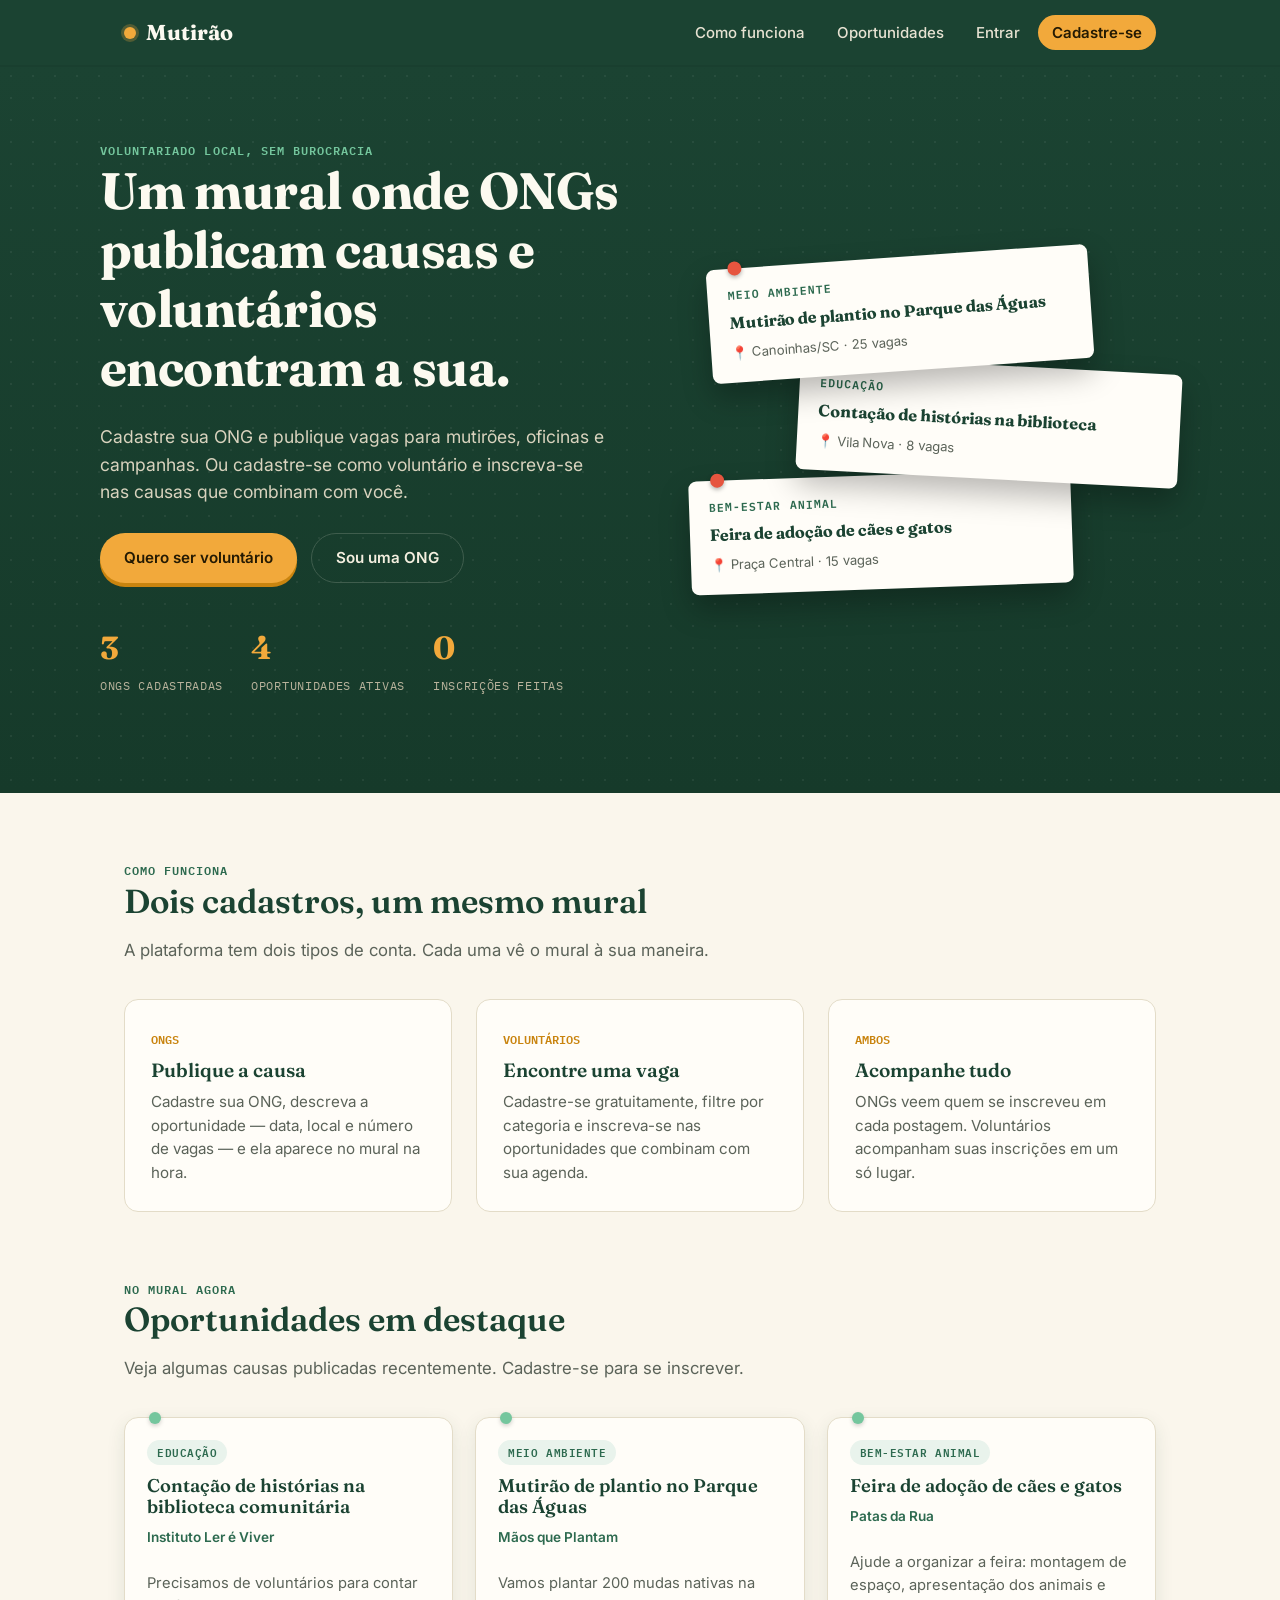
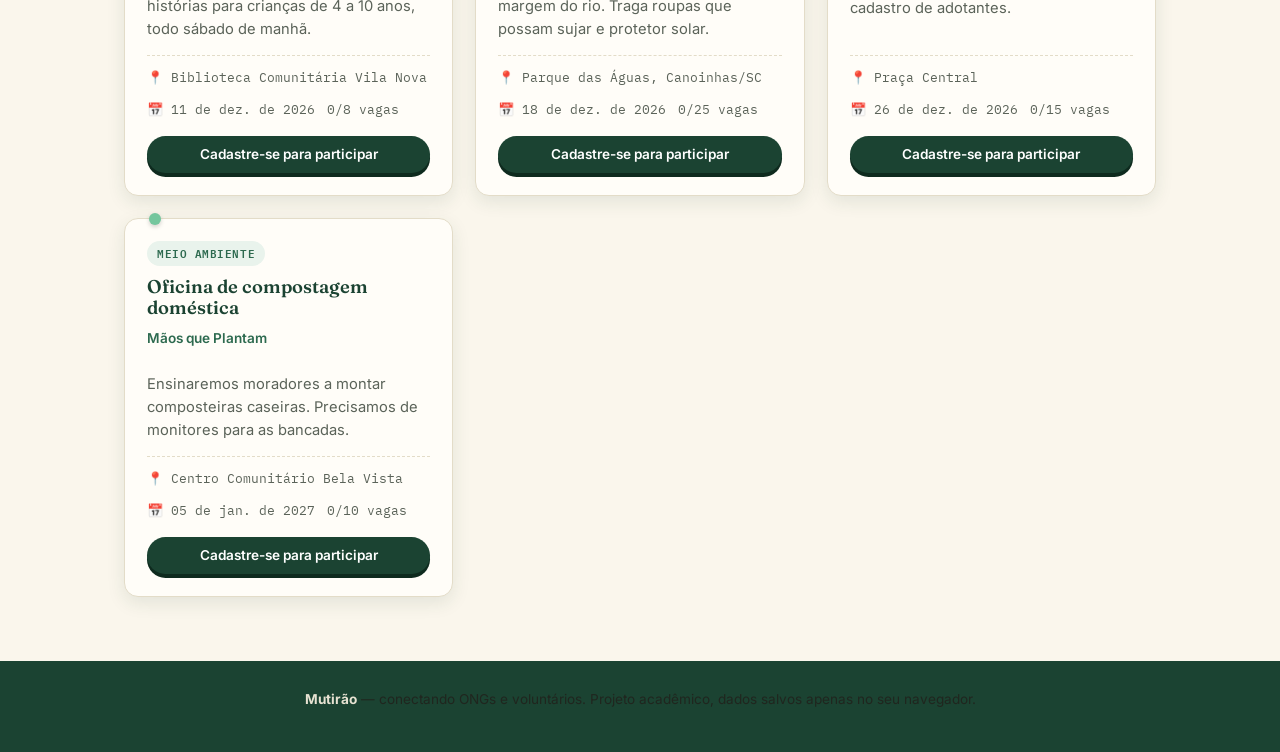
==== index.html @ 99c9ed43 "att" ====
<!DOCTYPE html>
<html lang="pt-BR">
<head>
  <meta charset="UTF-8" />
  <meta name="viewport" content="width=device-width, initial-scale=1.0" />
  <title>Mutirão — Conecte ONGs e voluntários</title>
  <link rel="stylesheet" href="css/style.css" />
</head>
<body>

  <header class="topo">
    <nav class="nav">
      <a href="index.html" class="marca"><span class="marca__pin"></span> Mutirão</a>
      <ul class="nav__links">
        <li><a class="nav__link" href="#como-funciona">Como funciona</a></li>
        <li><a class="nav__link" href="#oportunidades">Oportunidades</a></li>
        <li><a class="nav__link" href="login.html" data-nav="login.html">Entrar</a></li>
        <li><a class="nav__link nav__link--destaque" href="cadastro.html" data-nav="cadastro.html">Cadastre-se</a></li>
      </ul>
    </nav>
  </header>

  <section class="hero">
    <div class="hero__grade">
      <div>
        <span class="rotulo hero__ola">Voluntariado local, sem burocracia</span>
        <h1>Um mural onde ONGs publicam causas e voluntários encontram a sua.</h1>
        <p class="hero__texto">Cadastre sua ONG e publique vagas para mutirões, oficinas e campanhas. Ou cadastre-se como voluntário e inscreva-se nas causas que combinam com você.</p>
        <div class="hero__cta">
          <a class="btn btn--primario" href="cadastro.html">Quero ser voluntário</a>
          <a class="btn btn--fantasma" style="border-color:#3f5d4d;color:#F4EFDF" href="cadastro.html">Sou uma ONG</a>
        </div>
        <div class="hero__stats">
          <div>
            <span class="hero__stat-numero" id="stat-ongs">–</span>
            <span class="hero__stat-legenda">ONGs cadastradas</span>
          </div>
          <div>
            <span class="hero__stat-numero" id="stat-postagens">–</span>
            <span class="hero__stat-legenda">oportunidades ativas</span>
          </div>
          <div>
            <span class="hero__stat-numero" id="stat-inscricoes">–</span>
            <span class="hero__stat-legenda">inscrições feitas</span>
          </div>
        </div>
      </div>

      <div class="mural" aria-hidden="true">
        <div class="mural__cartao mural__cartao--1">
          <span class="rotulo">Meio Ambiente</span>
          <strong>Mutirão de plantio no Parque das Águas</strong>
          <span class="local">📍 Canoinhas/SC · 25 vagas</span>
        </div>
        <div class="mural__cartao mural__cartao--2">
          <span class="rotulo">Educação</span>
          <strong>Contação de histórias na biblioteca</strong>
          <span class="local">📍 Vila Nova · 8 vagas</span>
        </div>
        <div class="mural__cartao mural__cartao--3">
          <span class="rotulo">Bem-estar Animal</span>
          <strong>Feira de adoção de cães e gatos</strong>
          <span class="local">📍 Praça Central · 15 vagas</span>
        </div>
      </div>
    </div>
  </section>

  <section class="secao" id="como-funciona">
    <div class="container">
      <div class="secao__cabecalho">
        <span class="rotulo">Como funciona</span>
        <h2>Dois cadastros, um mesmo mural</h2>
        <p>A plataforma tem dois tipos de conta. Cada uma vê o mural à sua maneira.</p>
      </div>
      <div class="como-funciona">
        <div class="passo">
          <span class="passo__rotulo">ONGS</span>
          <h3>Publique a causa</h3>
          <p>Cadastre sua ONG, descreva a oportunidade — data, local e número de vagas — e ela aparece no mural na hora.</p>
        </div>
        <div class="passo">
          <span class="passo__rotulo">VOLUNTÁRIOS</span>
          <h3>Encontre uma vaga</h3>
          <p>Cadastre-se gratuitamente, filtre por categoria e inscreva-se nas oportunidades que combinam com sua agenda.</p>
        </div>
        <div class="passo">
          <span class="passo__rotulo">AMBOS</span>
          <h3>Acompanhe tudo</h3>
          <p>ONGs veem quem se inscreveu em cada postagem. Voluntários acompanham suas inscrições em um só lugar.</p>
        </div>
      </div>
    </div>
  </section>

  <section class="secao" id="oportunidades" style="padding-top:0">
    <div class="container">
      <div class="secao__cabecalho">
        <span class="rotulo">No mural agora</span>
        <h2>Oportunidades em destaque</h2>
        <p>Veja algumas causas publicadas recentemente. Cadastre-se para se inscrever.</p>
      </div>
      <div class="grade-postagens" id="grade-destaque"></div>
    </div>
  </section>

  <footer class="rodape">
    <p><strong>Mutirão</strong> — conectando ONGs e voluntários. Projeto acadêmico, dados salvos apenas no seu navegador.</p>
  </footer>

  <script src="js/storage.js"></script>
  <script src="js/ui.js"></script>
  <script>
    function iniciar() {
      const ongs = DB.getOngs();
      const postagens = DB.getPostagens();
      const inscricoes = DB.getInscricoes();

      document.getElementById('stat-ongs').textContent = ongs.length;
      document.getElementById('stat-postagens').textContent = postagens.length;
      document.getElementById('stat-inscricoes').textContent = inscricoes.length;

      const destaque = [...postagens]
        .sort((a, b) => new Date(a.data) - new Date(b.data))
        .slice(0, 6);

      const grade = document.getElementById('grade-destaque');

      if (destaque.length === 0) {
        grade.innerHTML = '<div class="estado-vazio"><strong>O mural está vazio</strong>Nenhuma ONG publicou uma oportunidade ainda.</div>';
        return;
      }

      grade.innerHTML = destaque.map(p => {
        const ong = DB.encontrarOngPorId(p.ongId);
        const ocupadas = DB.vagasOcupadas(p.id);
        const cheias = ocupadas >= p.vagas;
        return `
          <article class="cartao-postagem">
            ${imagemPostagemHTML(p)}
            <div class="cartao-postagem__topo">
              <span class="badge">${escapeHTML(p.categoria)}</span>
              ${cheias ? '<span class="badge badge--coral">Lotado</span>' : ''}
            </div>
            <h3>${escapeHTML(p.titulo)}</h3>
            <p class="cartao-postagem__ong">${ong ? escapeHTML(ong.nome) : 'ONG'}</p>
            <p class="cartao-postagem__desc">${escapeHTML(p.descricao)}</p>
            <div class="cartao-postagem__meta">
              <span>📍 ${escapeHTML(p.local)}</span>
              <span>📅 ${formatarData(p.data)}</span>
              <span>${ocupadas}/${p.vagas} vagas</span>
            </div>
            <div class="cartao-postagem__acoes">
              <a href="cadastro.html" class="btn btn--verde btn--pequeno btn--bloco">Cadastre-se para participar</a>
            </div>
          </article>
        `;
      }).join('');
    }
    document.addEventListener('DOMContentLoaded', iniciar);
  </script>
</body>
</html>
---- css/style.css ----
/* ==========================================================================
   Mutirão — folha de estilos
   Paleta inspirada em mural comunitário: verde-mata, sol e papel.
   ========================================================================== */

@import url('https://fonts.googleapis.com/css2?family=Fraunces:opsz,wght@9..144,500;9..144,600;9..144,700&family=Inter:wght@400;500;600;700&family=IBM+Plex+Mono:wght@500;600&display=swap');

:root {
  /* Cores */
  --verde-mata: #1B4332;
  --verde-mata-escuro: #12302235;
  --verde-musgo: #2D6A4F;
  --verde-brota: #74C69D;
  --amarelo-sol: #F2A93B;
  --amarelo-sol-escuro: #C9840F;
  --coral: #E6553F;
  --papel: #FAF6EC;
  --papel-cartao: #FFFDF8;
  --tinta: #20261F;
  --tinta-suave: #5B6359;
  --linha: #E3DCC8;
  --sombra: 0 6px 18px rgba(27, 67, 50, 0.10);

  /* Tipografia */
  --fonte-display: 'Fraunces', Georgia, serif;
  --fonte-corpo: 'Inter', -apple-system, BlinkMacSystemFont, 'Segoe UI', sans-serif;
  --fonte-mono: 'IBM Plex Mono', 'Courier New', monospace;

  --raio: 14px;
  --raio-pequeno: 8px;
}

* { box-sizing: border-box; }

html { scroll-behavior: smooth; }

body {
  margin: 0;
  font-family: var(--fonte-corpo);
  background: var(--papel);
  color: var(--tinta);
  line-height: 1.55;
  -webkit-font-smoothing: antialiased;
}

img { max-width: 100%; display: block; }

a { color: var(--verde-musgo); text-decoration: none; }
a:hover { text-decoration: underline; }

h1, h2, h3, h4 {
  font-family: var(--fonte-display);
  color: var(--verde-mata);
  line-height: 1.15;
  margin: 0 0 0.5em;
  font-weight: 600;
}

h1 { font-size: clamp(2.1rem, 4vw, 3.4rem); font-weight: 700; letter-spacing: -0.01em; }
h2 { font-size: clamp(1.5rem, 2.6vw, 2.1rem); }
h3 { font-size: 1.2rem; }

p { margin: 0 0 1em; color: var(--tinta); }

.container {
  width: 100%;
  max-width: 1080px;
  margin: 0 auto;
  padding: 0 24px;
}

.rotulo {
  font-family: var(--fonte-mono);
  font-size: 0.72rem;
  letter-spacing: 0.09em;
  text-transform: uppercase;
  color: var(--verde-musgo);
  font-weight: 600;
}

:focus-visible {
  outline: 3px solid var(--amarelo-sol);
  outline-offset: 2px;
}

@media (prefers-reduced-motion: reduce) {
  * { animation-duration: 0.001ms !important; transition-duration: 0.001ms !important; }
  html { scroll-behavior: auto; }
}

/* ==========================================================================
   Cabeçalho / navegação
   ========================================================================== */

.topo {
  background: var(--verde-mata);
  color: #F4EFDF;
  position: sticky;
  top: 0;
  z-index: 40;
  box-shadow: 0 2px 0 rgba(0,0,0,0.06);
}

.nav {
  display: flex;
  align-items: center;
  justify-content: space-between;
  padding: 16px 24px;
  max-width: 1080px;
  margin: 0 auto;
  gap: 16px;
}

.marca {
  display: flex;
  align-items: center;
  gap: 10px;
  font-family: var(--fonte-display);
  font-size: 1.35rem;
  font-weight: 700;
  color: #FCF9F0;
}

.marca:hover { text-decoration: none; }

.marca__pin {
  width: 12px;
  height: 12px;
  border-radius: 50%;
  background: var(--amarelo-sol);
  box-shadow: 0 0 0 3px rgba(242, 169, 59, 0.25);
  flex-shrink: 0;
}

.nav__links {
  display: flex;
  align-items: center;
  gap: 4px;
  list-style: none;
  margin: 0;
  padding: 0;
  flex-wrap: wrap;
}

.nav__link {
  color: #E7E2D2;
  font-weight: 500;
  font-size: 0.94rem;
  padding: 8px 14px;
  border-radius: 999px;
  transition: background 0.15s ease, color 0.15s ease;
}

.nav__link:hover { background: rgba(255,255,255,0.10); text-decoration: none; color: #fff; }

.nav__link--ativo { background: rgba(255,255,255,0.14); color: #fff; }

.nav__link--destaque {
  background: var(--amarelo-sol);
  color: #241a03;
  font-weight: 600;
}
.nav__link--destaque:hover { background: var(--amarelo-sol-escuro); color: #241a03; }

.nav__usuario {
  display: flex;
  align-items: center;
  gap: 12px;
}

.nav__nome {
  font-size: 0.88rem;
  color: #E7E2D2;
}

.nav__toggle {
  display: none;
}

/* ==========================================================================
   Botões
   ========================================================================== */

.btn {
  font-family: var(--fonte-corpo);
  font-weight: 600;
  font-size: 0.95rem;
  border: none;
  border-radius: 999px;
  padding: 12px 24px;
  cursor: pointer;
  display: inline-flex;
  align-items: center;
  justify-content: center;
  gap: 8px;
  transition: transform 0.12s ease, box-shadow 0.12s ease, background 0.15s ease;
  text-decoration: none;
}
.btn:hover { text-decoration: none; }
.btn:active { transform: translateY(1px); }

.btn--primario {
  background: var(--amarelo-sol);
  color: #241a03;
  box-shadow: 0 4px 0 var(--amarelo-sol-escuro);
}
.btn--primario:hover { background: #f5b654; }
.btn--primario:active { box-shadow: 0 2px 0 var(--amarelo-sol-escuro); }

.btn--verde {
  background: var(--verde-mata);
  color: #fff;
  box-shadow: 0 4px 0 #0e2a1e;
}
.btn--verde:hover { background: var(--verde-musgo); }
.btn--verde:active { box-shadow: 0 2px 0 #0e2a1e; }

.btn--fantasma {
  background: transparent;
  color: var(--verde-mata);
  border: 1.5px solid var(--linha);
}
.btn--fantasma:hover { border-color: var(--verde-musgo); background: #F2EEE0; }

.btn--perigo {
  background: transparent;
  color: var(--coral);
  border: 1.5px solid #f0c7c0;
}
.btn--perigo:hover { background: #FBEDEA; border-color: var(--coral); }

.btn--pequeno { padding: 8px 16px; font-size: 0.85rem; }
.btn--bloco { width: 100%; }
.btn:disabled { opacity: 0.55; cursor: not-allowed; box-shadow: none; transform: none; }

/* ==========================================================================
   Hero (landing)
   ========================================================================== */

.hero {
  background:
    radial-gradient(rgba(255,255,255,0.06) 1.5px, transparent 1.5px),
    linear-gradient(180deg, var(--verde-mata) 0%, #163a2a 100%);
  background-size: 22px 22px, auto;
  color: #F6F2E4;
  padding: 72px 24px 96px;
}

.hero__grade {
  max-width: 1080px;
  margin: 0 auto;
  display: grid;
  grid-template-columns: 1.05fr 0.95fr;
  gap: 48px;
  align-items: center;
}

.hero__ola { color: var(--verde-brota); }

.hero h1 { color: #FCFAF0; }

.hero__texto {
  font-size: 1.1rem;
  color: #D9D3BE;
  max-width: 46ch;
}

.hero__cta { display: flex; gap: 14px; margin-top: 28px; flex-wrap: wrap; }

.hero__stats {
  display: flex;
  gap: 28px;
  margin-top: 40px;
  flex-wrap: wrap;
}
.hero__stat-numero {
  font-family: var(--fonte-display);
  font-size: 2rem;
  color: var(--amarelo-sol);
  font-weight: 700;
  display: block;
}
.hero__stat-legenda {
  font-family: var(--fonte-mono);
  font-size: 0.72rem;
  letter-spacing: 0.06em;
  text-transform: uppercase;
  color: #B9B39C;
}

/* Mural: pilha de cartões inclinados no hero */
.mural {
  position: relative;
  min-height: 320px;
}

.mural__cartao {
  position: absolute;
  width: 78%;
  background: var(--papel-cartao);
  border-radius: var(--raio-pequeno);
  padding: 18px 20px;
  box-shadow: 0 14px 30px rgba(0,0,0,0.28);
  color: var(--tinta);
}

.mural__cartao::before {
  content: '';
  position: absolute;
  top: -7px;
  left: 22px;
  width: 14px;
  height: 14px;
  border-radius: 50%;
  background: var(--coral);
  box-shadow: 0 2px 4px rgba(0,0,0,0.3);
}

.mural__cartao--1 { top: 0; left: 4%; transform: rotate(-4deg); z-index: 3; }
.mural__cartao--2 { top: 108px; left: 22%; transform: rotate(3deg); z-index: 2; }
.mural__cartao--3 { top: 218px; left: 0%; transform: rotate(-2deg); z-index: 1; }

.mural__cartao .rotulo { display: block; margin-bottom: 6px; }
.mural__cartao strong { font-family: var(--fonte-display); font-size: 1.02rem; color: var(--verde-mata); display: block; margin-bottom: 4px; }
.mural__cartao span.local { font-size: 0.82rem; color: var(--tinta-suave); }

/* ==========================================================================
   Seções gerais
   ========================================================================== */

.secao { padding: 64px 24px; }
.secao--estreita { max-width: 720px; margin: 0 auto; }

.secao__cabecalho { max-width: 640px; margin-bottom: 36px; }
.secao__cabecalho p { color: var(--tinta-suave); font-size: 1.05rem; }

.como-funciona {
  display: grid;
  grid-template-columns: repeat(3, 1fr);
  gap: 24px;
  max-width: 1080px;
  margin: 0 auto;
}

.passo {
  background: var(--papel-cartao);
  border: 1px solid var(--linha);
  border-radius: var(--raio);
  padding: 26px;
}

.passo__rotulo {
  font-family: var(--fonte-mono);
  font-size: 0.75rem;
  color: var(--amarelo-sol-escuro);
  font-weight: 600;
}

.passo h3 { margin-top: 8px; }
.passo p { color: var(--tinta-suave); margin-bottom: 0; font-size: 0.95rem; }

/* ==========================================================================
   Cartões de postagem (mesmo motivo do mural, em versão discreta)
   ========================================================================== */

.grade-postagens {
  display: grid;
  grid-template-columns: repeat(auto-fill, minmax(280px, 1fr));
  gap: 22px;
}

.cartao-postagem {
  background: var(--papel-cartao);
  border: 1px solid var(--linha);
  border-radius: var(--raio);
  padding: 22px;
  position: relative;
  box-shadow: var(--sombra);
  display: flex;
  flex-direction: column;
  gap: 10px;
}

.cartao-postagem::before {
  content: '';
  position: absolute;
  top: -6px;
  left: 24px;
  width: 12px;
  height: 12px;
  border-radius: 50%;
  background: var(--verde-brota);
  box-shadow: 0 2px 4px rgba(0,0,0,0.18);
}

.cartao-postagem__topo {
  display: flex;
  justify-content: space-between;
  align-items: flex-start;
  gap: 10px;
}

.badge {
  font-family: var(--fonte-mono);
  font-size: 0.68rem;
  letter-spacing: 0.05em;
  text-transform: uppercase;
  font-weight: 600;
  padding: 4px 10px;
  border-radius: 999px;
  background: #E9F3EC;
  color: var(--verde-musgo);
  white-space: nowrap;
}

.badge--sol { background: #FCEACA; color: var(--amarelo-sol-escuro); }
.badge--coral { background: #FBE4E0; color: var(--coral); }
.badge--cinza { background: #EFEBDD; color: var(--tinta-suave); }

.cartao-postagem h3 { margin: 0; font-size: 1.15rem; }

.cartao-postagem__ong {
  font-size: 0.85rem;
  color: var(--verde-musgo);
  font-weight: 600;
}

.cartao-postagem__desc {
  color: var(--tinta-suave);
  font-size: 0.92rem;
  margin: 0;
  flex-grow: 1;
}

.cartao-postagem__meta {
  display: flex;
  flex-wrap: wrap;
  gap: 12px;
  font-size: 0.82rem;
  color: var(--tinta-suave);
  font-family: var(--fonte-mono);
  border-top: 1px dashed var(--linha);
  padding-top: 12px;
  margin-top: 4px;
}

.cartao-postagem__acoes {
  display: flex;
  gap: 10px;
  margin-top: 6px;
  flex-wrap: wrap;
}

.vagas-barra {
  height: 6px;
  border-radius: 999px;
  background: #EAE5D3;
  overflow: hidden;
}
.vagas-barra__preenchida {
  height: 100%;
  background: var(--verde-brota);
  border-radius: 999px;
}
.vagas-barra__preenchida--cheia { background: var(--coral); }

/* ==========================================================================
   Formulários
   ========================================================================== */

.cartao-form {
  background: var(--papel-cartao);
  border: 1px solid var(--linha);
  border-radius: var(--raio);
  padding: 36px;
  box-shadow: var(--sombra);
}

.campo { margin-bottom: 18px; }

.campo label {
  display: block;
  font-weight: 600;
  font-size: 0.88rem;
  margin-bottom: 6px;
  color: var(--verde-mata);
}

.campo__dica { font-size: 0.78rem; color: var(--tinta-suave); margin-top: 4px; }
.campo__erro { font-size: 0.8rem; color: var(--coral); margin-top: 4px; display: none; font-weight: 500; }
.campo--invalido input,
.campo--invalido select,
.campo--invalido textarea { border-color: var(--coral) !important; background: #FDF3F1; }
.campo--invalido .campo__erro { display: block; }

input[type="text"],
input[type="email"],
input[type="password"],
input[type="tel"],
input[type="date"],
input[type="number"],
select,
textarea {
  width: 100%;
  font-family: var(--fonte-corpo);
  font-size: 0.96rem;
  padding: 12px 14px;
  border: 1.5px solid var(--linha);
  border-radius: var(--raio-pequeno);
  background: #fff;
  color: var(--tinta);
  transition: border-color 0.15s ease;
}

textarea { resize: vertical; min-height: 96px; }

input:focus, select:focus, textarea:focus {
  border-color: var(--verde-musgo);
  outline: none;
}

.campo-linha { display: grid; grid-template-columns: 1fr 1fr; gap: 16px; }

.form__rodape {
  display: flex;
  align-items: center;
  justify-content: space-between;
  gap: 16px;
  margin-top: 26px;
  flex-wrap: wrap;
}

.form__link-alt { font-size: 0.9rem; color: var(--tinta-suave); }

/* Abas de escolha (ONG / Voluntário) */
.abas {
  display: flex;
  gap: 8px;
  background: #F0EBDA;
  padding: 6px;
  border-radius: 999px;
  margin-bottom: 28px;
}
.abas__botao {
  flex: 1;
  border: none;
  background: transparent;
  padding: 11px 16px;
  border-radius: 999px;
  font-weight: 600;
  font-size: 0.9rem;
  color: var(--tinta-suave);
  cursor: pointer;
  font-family: var(--fonte-corpo);
}
.abas__botao--ativa { background: var(--verde-mata); color: #fff; }

.aba-conteudo { display: none; }
.aba-conteudo--ativa { display: block; }

.pagina-auth {
  min-height: calc(100vh - 68px);
  display: flex;
  align-items: center;
  padding: 56px 24px;
  background:
    radial-gradient(circle at 12% 8%, #EFE9D6 0%, transparent 45%),
    var(--papel);
}
.pagina-auth__grade {
  max-width: 460px;
  margin: 0 auto;
  width: 100%;
}
.pagina-auth__cabecalho { text-align: center; margin-bottom: 28px; }
.pagina-auth__cabecalho p { color: var(--tinta-suave); }

/* ==========================================================================
   Painel (dashboards)
   ========================================================================== */

.painel-cabecalho {
  background: var(--verde-mata);
  color: #F4EFDF;
  padding: 40px 24px 28px;
}
.painel-cabecalho .rotulo { color: var(--verde-brota); }
.painel-cabecalho h1 { color: #fff; margin-bottom: 4px; }
.painel-cabecalho p { color: #CFC9B4; margin: 0; }

.painel-abas {
  display: flex;
  gap: 6px;
  border-bottom: 1px solid var(--linha);
  margin-bottom: 32px;
  overflow-x: auto;
}
.painel-abas__botao {
  border: none;
  background: transparent;
  font-family: var(--fonte-corpo);
  font-weight: 600;
  font-size: 0.92rem;
  color: var(--tinta-suave);
  padding: 12px 18px;
  cursor: pointer;
  border-bottom: 3px solid transparent;
  white-space: nowrap;
}
.painel-abas__botao:hover { color: var(--verde-mata); }
.painel-abas__botao--ativa { color: var(--verde-mata); border-bottom-color: var(--amarelo-sol); }

.painel-secao { display: none; }
.painel-secao--ativa { display: block; }

.painel-linha-topo {
  display: flex;
  justify-content: space-between;
  align-items: center;
  gap: 16px;
  margin-bottom: 22px;
  flex-wrap: wrap;
}

.estado-vazio {
  text-align: center;
  padding: 56px 24px;
  border: 1.5px dashed var(--linha);
  border-radius: var(--raio);
  color: var(--tinta-suave);
}
.estado-vazio strong { display: block; color: var(--verde-mata); font-family: var(--fonte-display); font-size: 1.2rem; margin-bottom: 6px; }

/* Lista de inscritos */
.lista-inscritos { list-style: none; margin: 0; padding: 0; display: flex; flex-direction: column; gap: 10px; }
.lista-inscritos li {
  display: flex;
  justify-content: space-between;
  align-items: center;
  gap: 12px;
  padding: 12px 16px;
  background: #F5F2E6;
  border-radius: var(--raio-pequeno);
  flex-wrap: wrap;
}
.lista-inscritos .nome { font-weight: 600; color: var(--verde-mata); }
.lista-inscritos .contato { font-size: 0.82rem; color: var(--tinta-suave); font-family: var(--fonte-mono); }

/* Filtros de busca */
.filtros {
  display: flex;
  gap: 12px;
  margin-bottom: 24px;
  flex-wrap: wrap;
}
.filtros input, .filtros select { max-width: 260px; }

/* ==========================================================================
   Modal
   ========================================================================== */

.modal-fundo {
  position: fixed;
  inset: 0;
  background: rgba(18, 26, 20, 0.55);
  display: none;
  align-items: center;
  justify-content: center;
  padding: 24px;
  z-index: 100;
}
.modal-fundo--visivel { display: flex; }

.modal {
  background: var(--papel-cartao);
  border-radius: var(--raio);
  padding: 30px;
  max-width: 480px;
  width: 100%;
  max-height: 85vh;
  overflow-y: auto;
  box-shadow: 0 24px 60px rgba(0,0,0,0.3);
}
.modal__cabecalho { display: flex; justify-content: space-between; align-items: flex-start; margin-bottom: 6px; }
.modal__fechar { background: none; border: none; font-size: 1.4rem; cursor: pointer; color: var(--tinta-suave); line-height: 1; padding: 4px; }

/* ==========================================================================
   Toast
   ========================================================================== */

#toast-area {
  position: fixed;
  bottom: 22px;
  right: 22px;
  display: flex;
  flex-direction: column;
  gap: 10px;
  z-index: 200;
}
.toast {
  background: var(--verde-mata);
  color: #fff;
  padding: 13px 20px;
  border-radius: var(--raio-pequeno);
  font-size: 0.9rem;
  font-weight: 500;
  box-shadow: 0 10px 24px rgba(0,0,0,0.25);
  opacity: 0;
  transform: translateY(8px);
  transition: opacity 0.25s ease, transform 0.25s ease;
  max-width: 320px;
}
.toast--erro { background: var(--coral); }
.toast--visivel { opacity: 1; transform: translateY(0); }

/* ==========================================================================
   Rodapé
   ========================================================================== */

.rodape {
  background: var(--verde-mata);
  color: #B9B39C;
  padding: 28px 24px;
  text-align: center;
  font-size: 0.85rem;
}
.rodape strong { color: #E7E2D2; }

/* ==========================================================================
   Responsivo
   ========================================================================== */

@media (max-width: 860px) {
  .hero__grade { grid-template-columns: 1fr; }
  .mural { min-height: 260px; margin-top: 12px; }
  .como-funciona { grid-template-columns: 1fr; }
  .campo-linha { grid-template-columns: 1fr; }
}

@media (max-width: 640px) {
  .nav { flex-wrap: wrap; }
  .nav__links { width: 100%; justify-content: flex-start; gap: 2px; }
  .cartao-form { padding: 24px; }
  .painel-linha-topo { align-items: stretch; }
  .painel-linha-topo .btn { width: 100%; }
}


/* ---------- Imagem da postagem ---------- */
.cartao-postagem__imagem {
  display: block;
  width: calc(100% + 44px);
  height: 160px;
  margin: -22px -22px 6px;
  object-fit: cover;
  border-radius: var(--raio) var(--raio) 0 0;
}

.previa-imagem {
  margin-top: 10px;
  display: flex;
  flex-direction: column;
  align-items: flex-start;
  gap: 10px;
}

.previa-imagem img {
  max-width: 100%;
  max-height: 220px;
  border-radius: var(--raio);
  border: 1px solid var(--linha);
  object-fit: cover;
}

.previa-imagem[hidden] { display: none; }
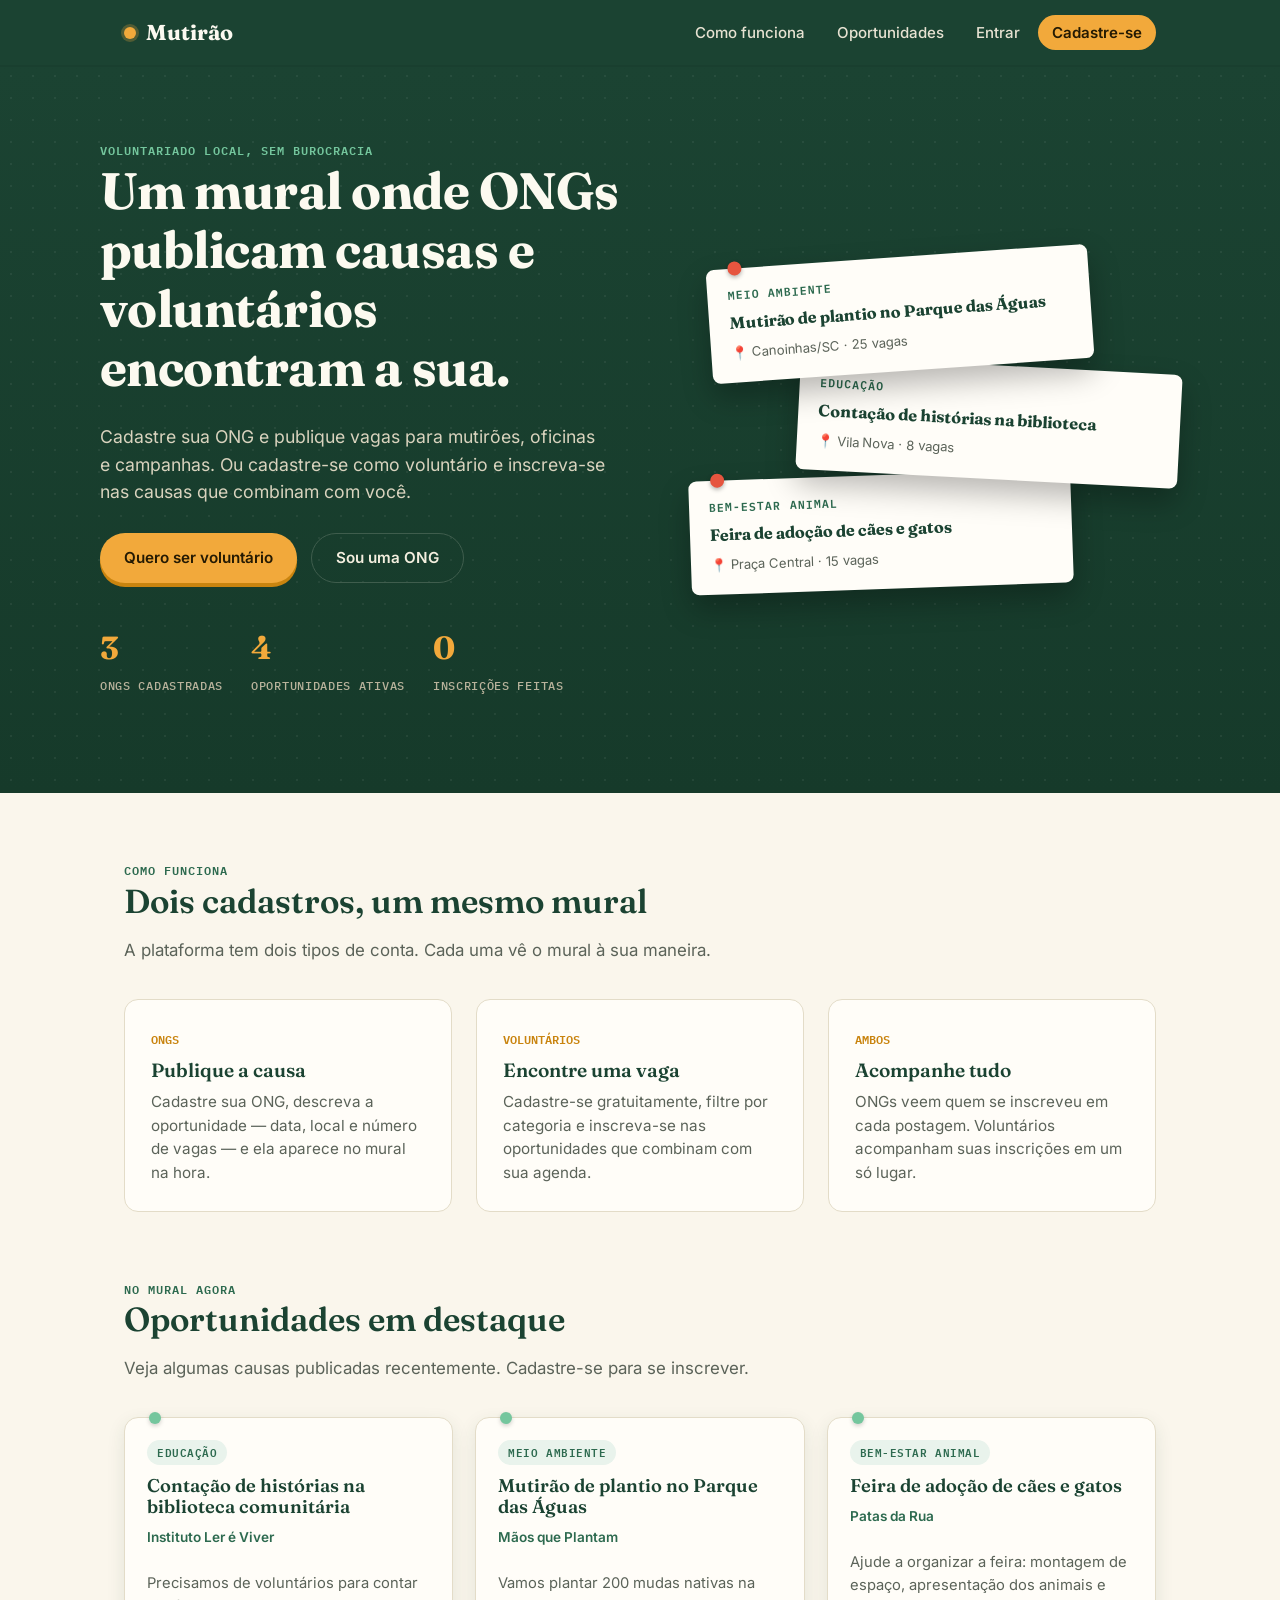
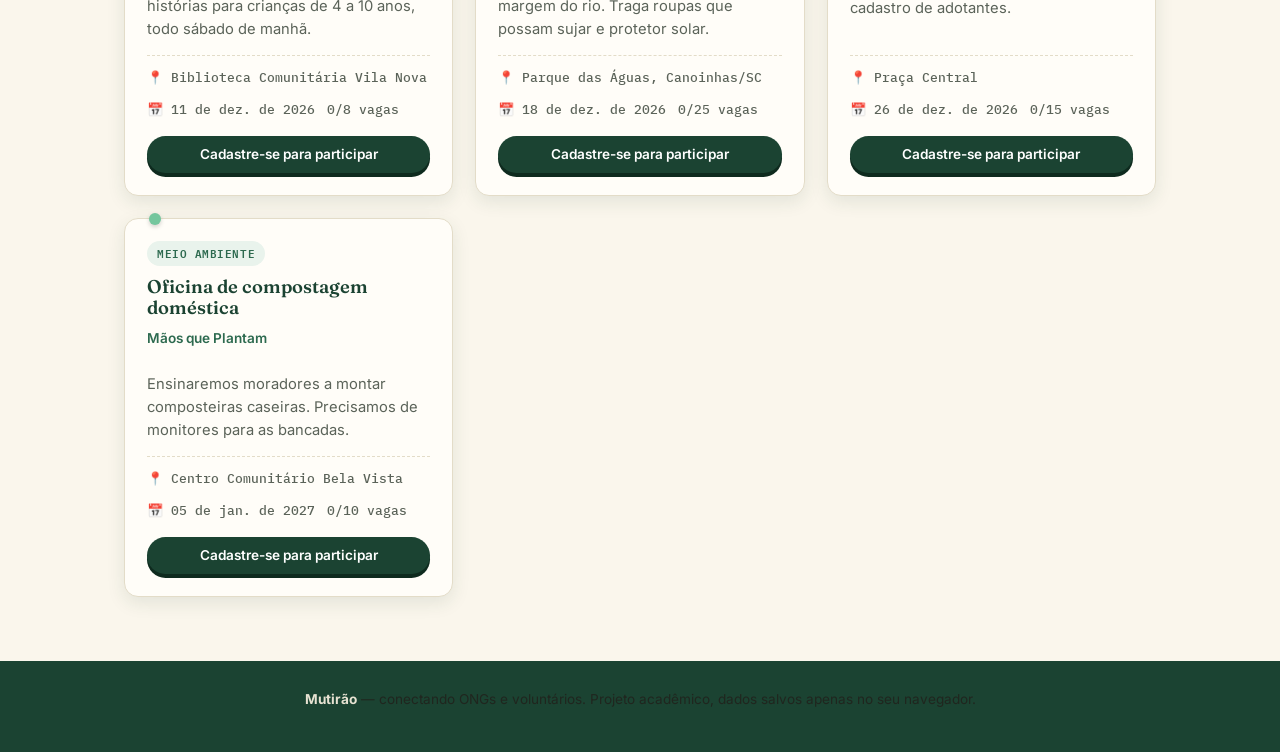
==== commit 3f4aee32: "att" ====
--- a/index.html
+++ b/index.html
@@ -4,6 +4,7 @@
   <meta charset="UTF-8" />
   <meta name="viewport" content="width=device-width, initial-scale=1.0" />
   <title>Mutirão — Conecte ONGs e voluntários</title>
+  <meta name="description" content="Mutirão conecta ONGs e voluntários. Publique oportunidades de voluntariado ou encontre causas para apoiar perto de você." />
   <link rel="stylesheet" href="css/style.css" />
 </head>
 <body>
--- a/css/style.css
+++ b/css/style.css
@@ -3,7 +3,40 @@
    Paleta inspirada em mural comunitário: verde-mata, sol e papel.
    ========================================================================== */
 
-@import url('https://fonts.googleapis.com/css2?family=Fraunces:opsz,wght@9..144,500;9..144,600;9..144,700&family=Inter:wght@400;500;600;700&family=IBM+Plex+Mono:wght@500;600&display=swap');
+
+/* Fontes hospedadas no próprio site (sem requisições a terceiros) */
+@font-face {
+  font-family: 'Fraunces';
+  font-style: normal;
+  font-weight: 100 900;
+  font-display: swap;
+  src: url('../fonts/fraunces-latin-full-normal.woff2') format('woff2');
+  unicode-range: U+0000-00FF,U+0131,U+0152-0153,U+02BB-02BC,U+02C6,U+02DA,U+02DC,U+0304,U+0308,U+0329,U+2000-206F,U+20AC,U+2122,U+2191,U+2193,U+2212,U+2215,U+FEFF,U+FFFD;
+}
+@font-face {
+  font-family: 'Inter';
+  font-style: normal;
+  font-weight: 100 900;
+  font-display: swap;
+  src: url('../fonts/inter-latin-wght-normal.woff2') format('woff2');
+  unicode-range: U+0000-00FF,U+0131,U+0152-0153,U+02BB-02BC,U+02C6,U+02DA,U+02DC,U+0304,U+0308,U+0329,U+2000-206F,U+20AC,U+2122,U+2191,U+2193,U+2212,U+2215,U+FEFF,U+FFFD;
+}
+@font-face {
+  font-family: 'IBM Plex Mono';
+  font-style: normal;
+  font-weight: 500;
+  font-display: swap;
+  src: url('../fonts/ibm-plex-mono-latin-500-normal.woff2') format('woff2');
+  unicode-range: U+0000-00FF,U+0131,U+0152-0153,U+02BB-02BC,U+02C6,U+02DA,U+02DC,U+0304,U+0308,U+0329,U+2000-206F,U+20AC,U+2122,U+2191,U+2193,U+2212,U+2215,U+FEFF,U+FFFD;
+}
+@font-face {
+  font-family: 'IBM Plex Mono';
+  font-style: normal;
+  font-weight: 600;
+  font-display: swap;
+  src: url('../fonts/ibm-plex-mono-latin-600-normal.woff2') format('woff2');
+  unicode-range: U+0000-00FF,U+0131,U+0152-0153,U+02BB-02BC,U+02C6,U+02DA,U+02DC,U+0304,U+0308,U+0329,U+2000-206F,U+20AC,U+2122,U+2191,U+2193,U+2212,U+2215,U+FEFF,U+FFFD;
+}
 
 :root {
   /* Cores */
@@ -531,6 +564,7 @@
 }
 
 .form__link-alt { font-size: 0.9rem; color: var(--tinta-suave); }
+.form__link-alt a { text-decoration: underline; text-underline-offset: 2px; font-weight: 600; }
 
 /* Abas de escolha (ONG / Voluntário) */
 .abas {
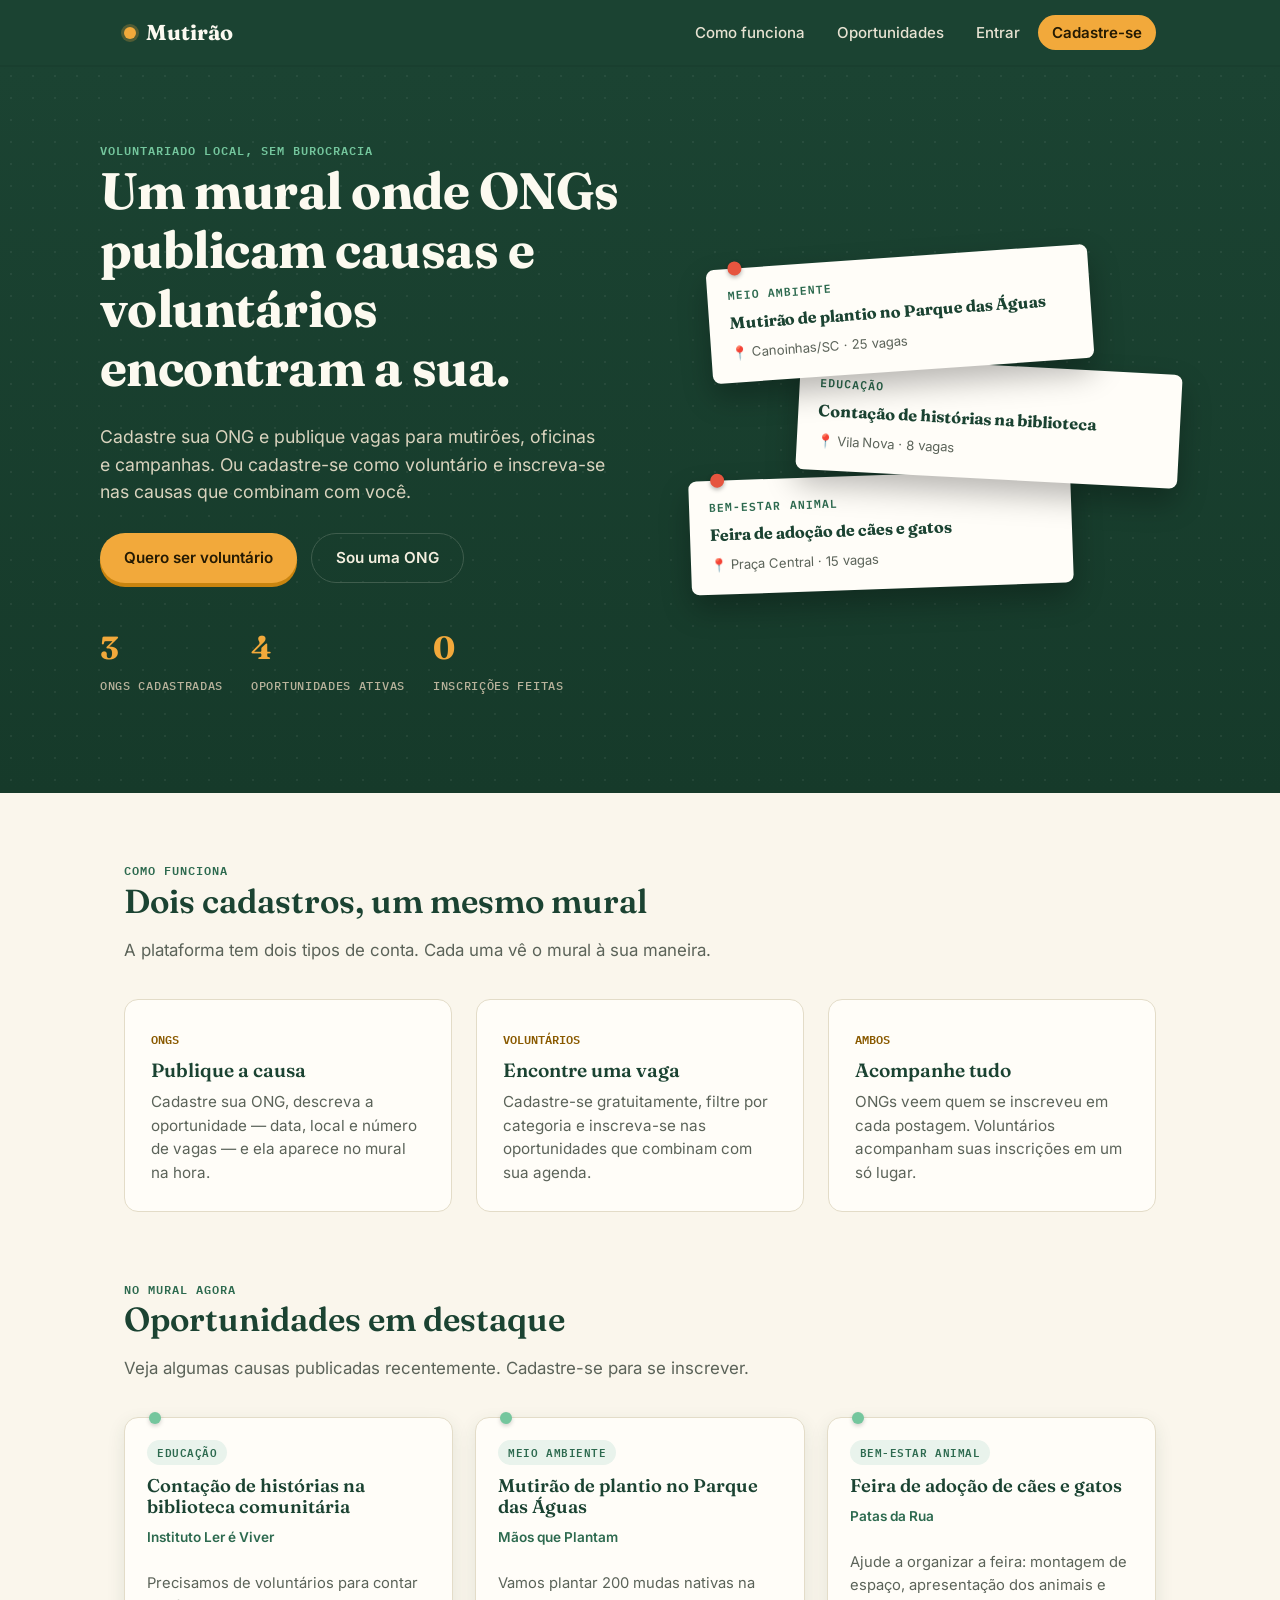
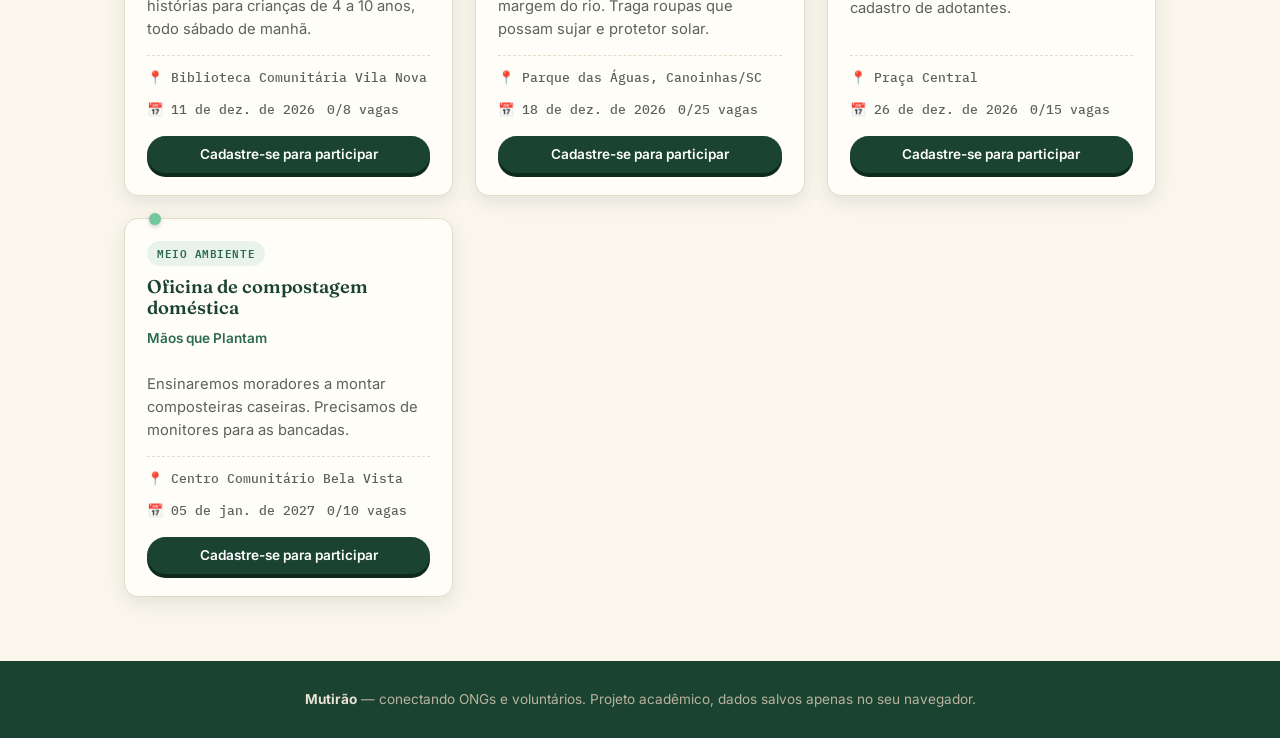
==== commit 1e906805: "att" ====
--- a/index.html
+++ b/index.html
@@ -21,6 +21,7 @@
     </nav>
   </header>
 
+  <main>
   <section class="hero">
     <div class="hero__grade">
       <div>
@@ -105,12 +106,14 @@
     </div>
   </section>
 
+  </main>
+
   <footer class="rodape">
     <p><strong>Mutirão</strong> — conectando ONGs e voluntários. Projeto acadêmico, dados salvos apenas no seu navegador.</p>
   </footer>
 
-  <script src="js/storage.js"></script>
-  <script src="js/ui.js"></script>
+  <script src="js/storage.js" defer></script>
+  <script src="js/ui.js" defer></script>
   <script>
     function iniciar() {
       const ongs = DB.getOngs();
--- a/css/style.css
+++ b/css/style.css
@@ -46,7 +46,9 @@
   --verde-brota: #74C69D;
   --amarelo-sol: #F2A93B;
   --amarelo-sol-escuro: #C9840F;
+  --amarelo-sol-texto: #8A5A00; /* texto sobre fundo claro (contraste >= 4.5) */
   --coral: #E6553F;
+  --coral-texto: #B23622; /* texto sobre fundo claro (contraste >= 4.5) */
   --papel: #FAF6EC;
   --papel-cartao: #FFFDF8;
   --tinta: #20261F;
@@ -257,7 +259,7 @@
 
 .btn--perigo {
   background: transparent;
-  color: var(--coral);
+  color: var(--coral-texto);
   border: 1.5px solid #f0c7c0;
 }
 .btn--perigo:hover { background: #FBEDEA; border-color: var(--coral); }
@@ -385,7 +387,7 @@
 .passo__rotulo {
   font-family: var(--fonte-mono);
   font-size: 0.75rem;
-  color: var(--amarelo-sol-escuro);
+  color: var(--amarelo-sol-texto);
   font-weight: 600;
 }
 
@@ -446,8 +448,8 @@
   white-space: nowrap;
 }
 
-.badge--sol { background: #FCEACA; color: var(--amarelo-sol-escuro); }
-.badge--coral { background: #FBE4E0; color: var(--coral); }
+.badge--sol { background: #FCEACA; color: var(--amarelo-sol-texto); }
+.badge--coral { background: #FBE4E0; color: var(--coral-texto); }
 .badge--cinza { background: #EFEBDD; color: var(--tinta-suave); }
 
 .cartao-postagem h3 { margin: 0; font-size: 1.15rem; }
@@ -744,7 +746,7 @@
   transition: opacity 0.25s ease, transform 0.25s ease;
   max-width: 320px;
 }
-.toast--erro { background: var(--coral); }
+.toast--erro { background: var(--coral-texto); }
 .toast--visivel { opacity: 1; transform: translateY(0); }
 
 /* ==========================================================================
@@ -758,6 +760,7 @@
   text-align: center;
   font-size: 0.85rem;
 }
+.rodape p { color: inherit; margin: 0; }
 .rodape strong { color: #E7E2D2; }
 
 /* ==========================================================================
